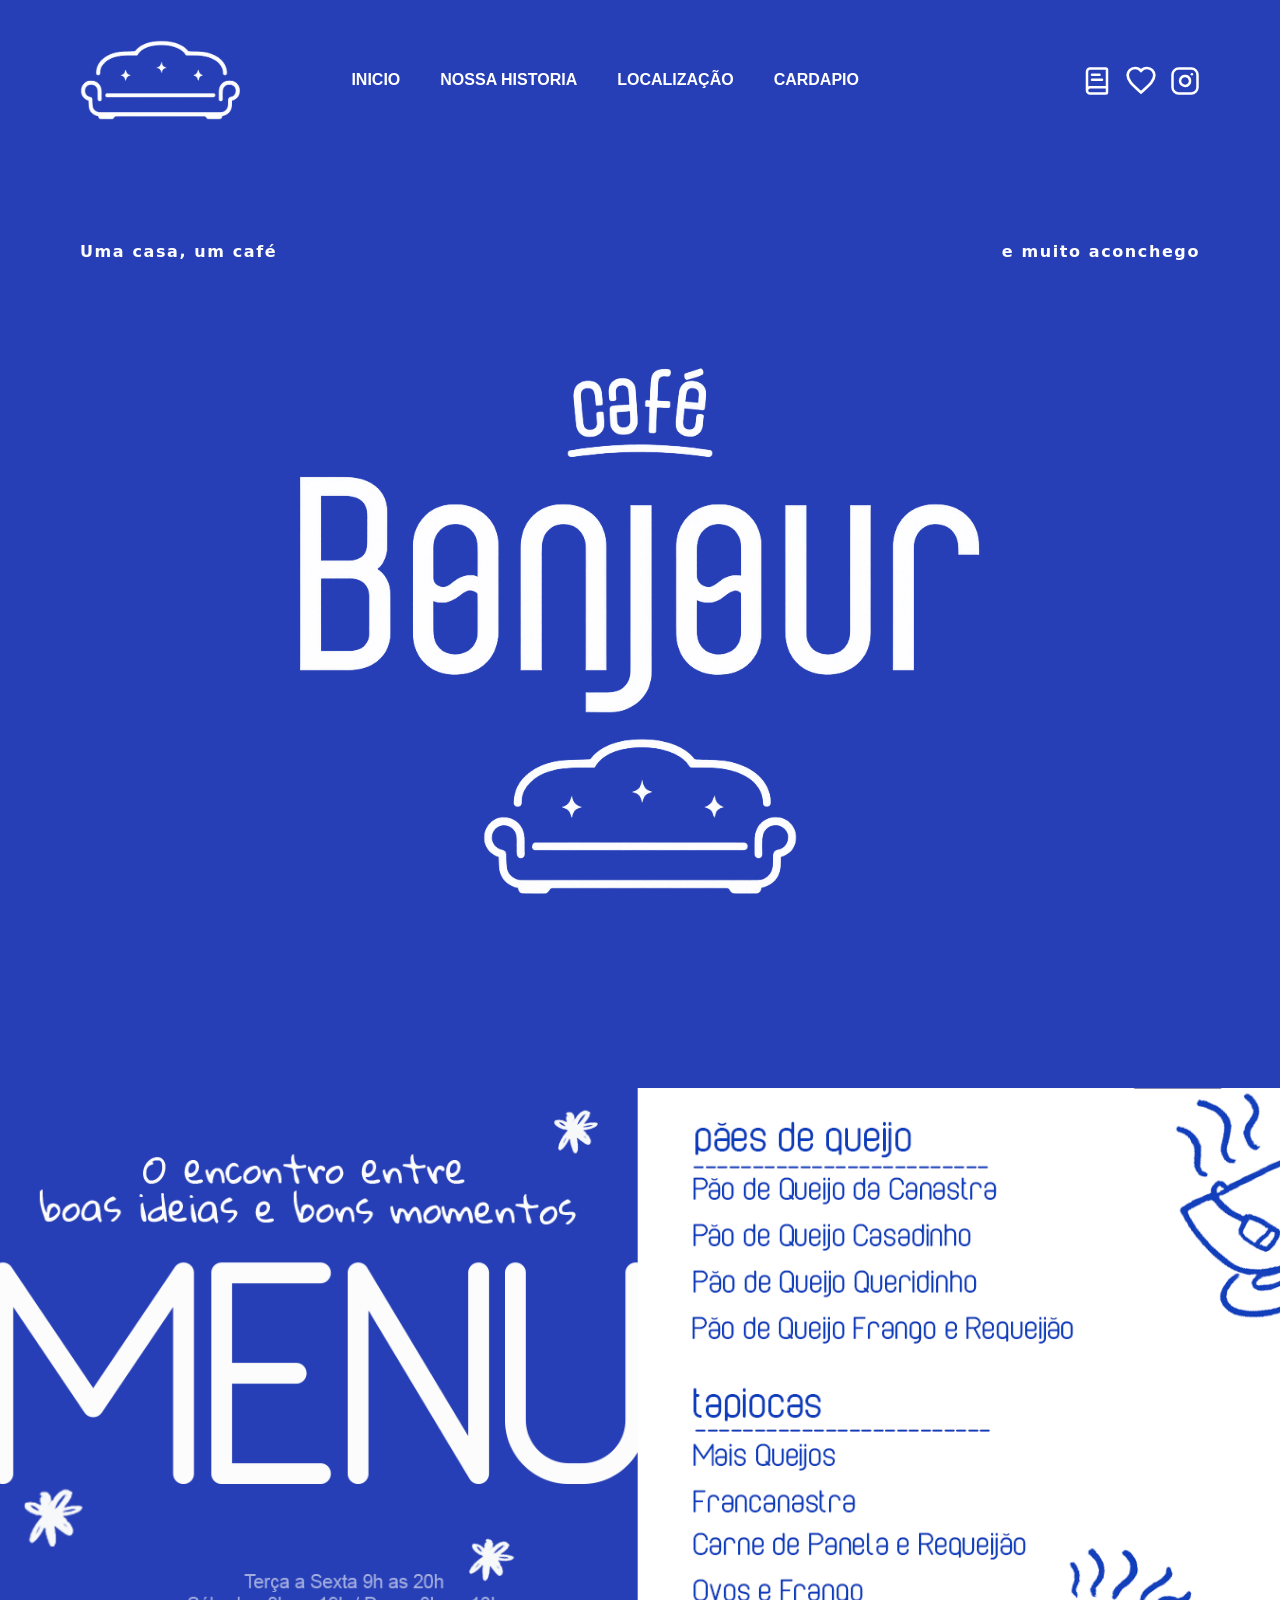
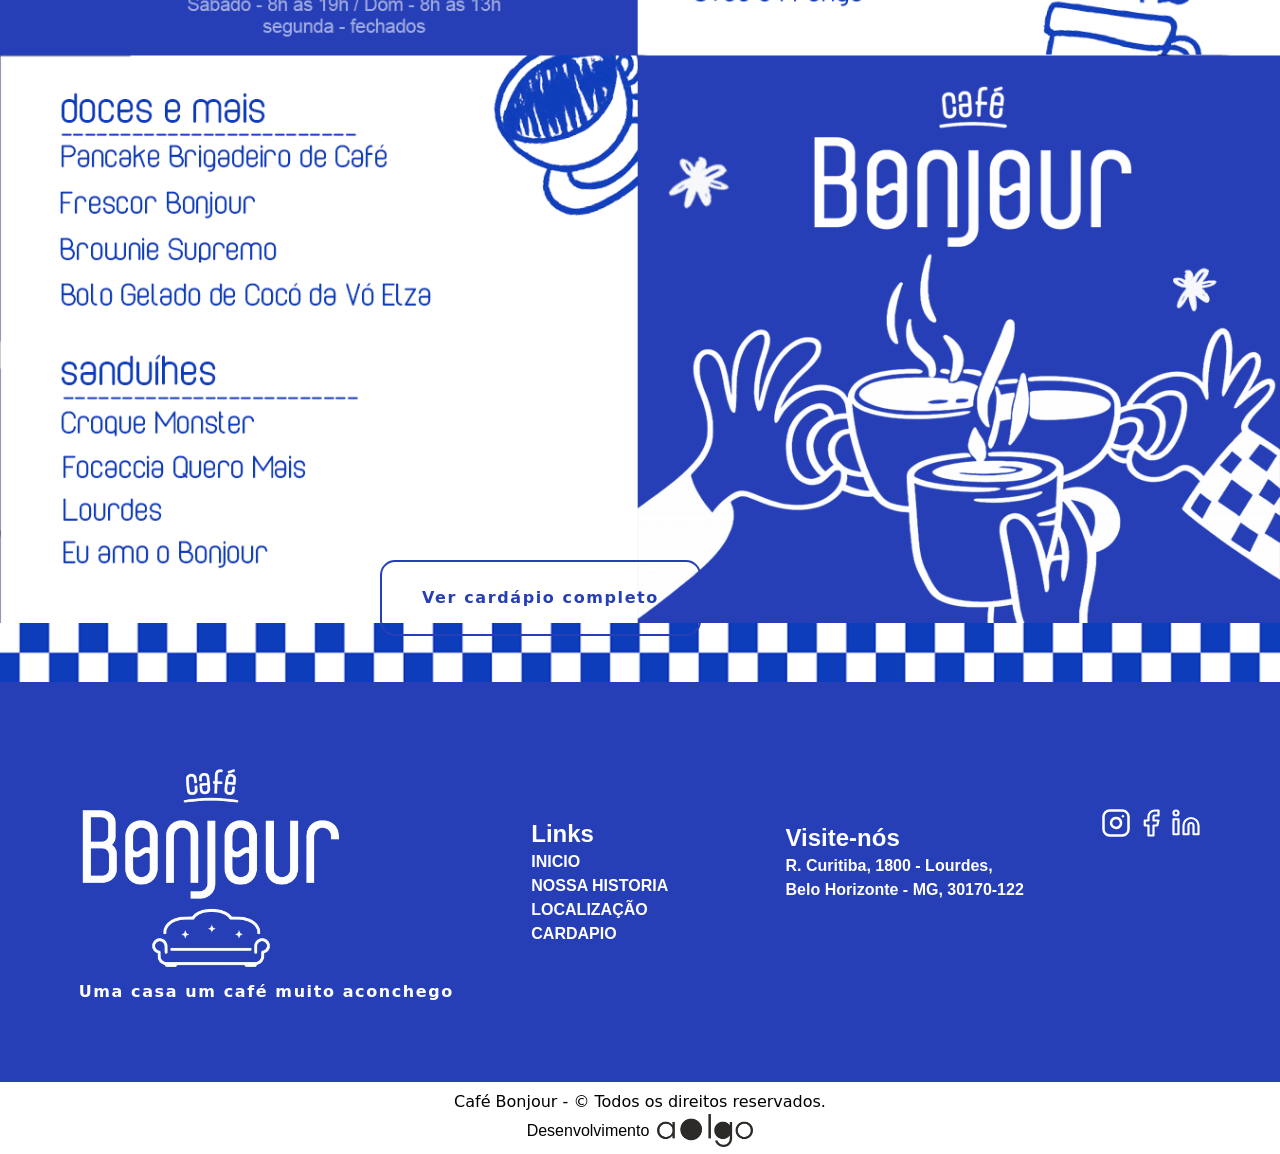
==== cardapio.html @ a24fd48b "cafe bonjour" ====
<!DOCTYPE html>
<html lang="pt-br">

<head>
    <meta charset="UTF-8">
    <meta name="viewport" content="width=device-width, initial-scale=1.0">
    <link href="./output.css" rel="stylesheet">
    
    <!--- Nome e favicoin --->
    <link rel="icon" href="img/favicon.png" type="image/x-icon">
    <title>Café Bonjour - Cardápio</title>
</head>

<body class="bg-[#273fb6]">
    <header class="bg-[#273fb6]">
        <!--- Logo --->
        <div class="flex  items-center justify-between px-20  py-10 ">
            <div class="w-40 pointer-events-none">
                <img src="img/header/sofá.png" alt="sofa">
            </div>
            <!--- Menu --->
            <div>
                <nav>
                    <ul class="flex  space-x-10 font-roboto font-bold text-white text-1">
                        <a class="transition-all duration-300 ease-[cubic-bezier(.23,1,0.32,1)] hover:opacity-50" href="index.html#inicio">INICIO</a>
                        <a class="transition-all duration-300 ease-[cubic-bezier(.23,1,0.32,1)] hover:opacity-50" href="index.html#historia">NOSSA HISTORIA</a>
                        <a class="transition-all duration-300 ease-[cubic-bezier(.23,1,0.32,1)] hover:opacity-50" href="index.html#localizacao">LOCALIZAÇÃO</a>
                        <a class="transition-all duration-300 ease-[cubic-bezier(.23,1,0.32,1)] hover:opacity-50" href="cardapio.html">CARDAPIO</a>
                    </ul>
                </nav>
            </div>
            <!--- Numero de likes --->
            <div class="text-white font-poppins font-sans ">
                <p id="likeCount" class="absolute top-[29px] left-[1207px]"></p>
            </div>

            <div>
                <!--- Info --->
                <button type="submit" class="cursor-pointer transition-all duration-300 ease-[cubic-bezier(.23,1,0.32,1)] hover:opacity-50">
                    <svg xmlns="http://www.w3.org/2000/svg" width="30" height="30" viewBox="0 0 24 24" fill="none"
                        stroke="#ffffff" stroke-width="2" stroke-linecap="round" stroke-linejoin="round"
                        class="lucide lucide-book-text-icon lucide-book-text">
                        <path
                            d="M4 19.5v-15A2.5 2.5 0 0 1 6.5 2H19a1 1 0 0 1 1 1v18a1 1 0 0 1-1 1H6.5a1 1 0 0 1 0-5H20" />
                        <path d="M8 11h8" />
                        <path d="M8 7h6" />
                    </svg>
                </button>

                 <!--- Botão like --->
                <button id="likeBtn" class="group p-2 cursor-pointer">
                    <svg class="w-8 h-8 transition-all duration-300
               fill-transparent stroke-white
               stroke-2 stroke-linecap-round stroke-linejoin-round
               group-[.active]:fill-white" viewBox="0 0 24 24">
                        <path d="M12 21.35l-1.45-1.32C5.4 15.36 2 12.28 2 8.5 
                 2 5.42 4.42 3 7.5 3c1.74 0 3.41 0.81 4.5 2.09 
                 C13.09 3.81 14.76 3 16.5 3 
                 19.58 3 22 5.42 22 8.5c0 3.78-3.4 6.86-8.55 11.54L12 21.35z" />
                    </svg>
                </button>

                <!--- Instagram --->
                <a target="_blank" href="https://www.instagram.com/cafebonjourbh/"><button type="submit"
                        class="cursor-pointer transition-all duration-300 ease-[cubic-bezier(.23,1,0.32,1)] hover:opacity-50">
                        <svg xmlns="http://www.w3.org/2000/svg" width="30" height="30" viewBox="0 0 24 24" fill="none"
                            stroke="#ffffff" stroke-width="2" stroke-linecap="round" stroke-linejoin="round"
                            class="lucide lucide-instagram-icon lucide-instagram">
                            <rect width="20" height="20" x="2" y="2" rx="5" ry="5" />
                            <path d="M16 11.37A4 4 0 1 1 12.63 8 4 4 0 0 1 16 11.37z" />
                            <line x1="17.5" x2="17.51" y1="6.5" y2="6.5" />
                        </svg>
                    </button></a>
            </div>
        </div>
    </header>

    <main>
        <div class="flex justify-between text-white font-bold font-caborounded tracking-widest px-20 mt-20">
            <h3>Uma casa, um café </h3>
            <h3>e muito aconchego</h3>
        </div>
        <div class="flex justify-center mb-40">
            <img class="w-[700px] mt-20 pointer-events-none" src="img/header/logo.png" alt="logo1">
        </div>

        <!--- CARDAPIO --->
        <div>
            <img class="pointer-events-none " src="img/cardapio/cardapio.png" alt="cardapio">

            <a href="https://menu.restaurantguru.com/m3/Cafe-Bonjour-Cafe-menu-7er-2.jpg" target="_blank">
                <button class="absolute top-[2160px] left-[380px]
            appearance-none
            bg-transparent
            border-[2.5px] border-[#273fb6]
            rounded-[0.9375em]
            box-border
            text-[#273fb6]
            cursor-pointer
            inline-block
            font-caborounded
            tracking-widest
            text-[16px]
            font-semibold
            leading-normal
            m-0
            min-h-[3.75em]
            outline-none
            py-[1.5em] px-[2.5em]
            text-center
            no-underline
            transition-all duration-300 ease-[cubic-bezier(.23,1,0.32,1)]
            select-none
            touch-manipulation
            will-change-transform


            disabled:pointer-events-none

            hover:text-white
            hover:bg-[#273fb6]
            hover:shadow-lg
            hover:-translate-y-0.5

            active:shadow-none
            active:translate-y-0">
                Ver cardápio completo
            </button>
            </a>
        </div>
    </main>

    <!--- DIVISÃO --->
        <div>
            <img src="img/header/divisão.jpg" alt="">
        </div>

    <footer>
        <div class="bg-[#273fb6] h-100 px-10 flex justify-around items-center">
            <div>
                <img class="w-66 pointer-events-none" src="img/header/logo.png" alt="logoFooter">
                <p class="text-white font-caborounded tracking-widest font-bold">Uma casa um café muito aconchego</p>

            </div>
            
            <!--- Menu --->
            <div>
                <nav>
                    <ul class="  space-x-10 font-roboto font-bold text-white text-1">
                        <li class="text-2xl">
                            <h3>Links</h3>
                        </li>
                        <li>
                            <a class="transition-all duration-300 ease-[cubic-bezier(.23,1,0.32,1)] hover:opacity-50" href="#inicio">INICIO</a>
                        </li>
                        <li><a class="transition-all duration-300 ease-[cubic-bezier(.23,1,0.32,1)] hover:opacity-50" href="#historia">NOSSA HISTORIA</a>
                        </li>
                        <li>
                            <a class="transition-all duration-300 ease-[cubic-bezier(.23,1,0.32,1)] hover:opacity-50" href="#localizacao">LOCALIZAÇÃO</a>
                        </li>
                        <li>
                            <a class="transition-all duration-300 ease-[cubic-bezier(.23,1,0.32,1)] hover:opacity-50" href="cardapio.html">CARDAPIO</a>
                        </li>
                    </ul>
                </nav>
            </div>

            <!--- endereço footer--->
            <div>
                <nav>
                    <ul class="  space-x-10 font-roboto font-bold text-white text-1 mb-10">
                        <li class="text-2xl">
                            <h3>Visite-nós</h3>
                        </li>
                        <li>
                            <h3>R. Curitiba, 1800 - Lourdes, <br> Belo Horizonte - MG, 30170-122</h3>
                        </li>
                        
                </nav>
            </div>

            <!--- Rede Sociais --->
            <div class="mb-28 ">
                <!--- Instagram --->
                <a target="_blank" href="https://www.instagram.com/cafebonjourbh/"><button type="submit"
                        class="cursor-pointer transition-all duration-300 ease-[cubic-bezier(.23,1,0.32,1)] hover:opacity-50">
                        <svg xmlns="http://www.w3.org/2000/svg" width="30" height="30" viewBox="0 0 24 24" fill="none"
                            stroke="#ffffff" stroke-width="2" stroke-linecap="round" stroke-linejoin="round"
                            class="lucide lucide-instagram-icon lucide-instagram">
                            <rect width="20" height="20" x="2" y="2" rx="5" ry="5" />
                            <path d="M16 11.37A4 4 0 1 1 12.63 8 4 4 0 0 1 16 11.37z" />
                            <line x1="17.5" x2="17.51" y1="6.5" y2="6.5" />
                        </svg>
                    </button></a>
                <!--- Facebook --->
                <a target="_blank" href="https://www.facebook.com/p/cafebonjourbh-100092669273430/"><button
                        type="submit" class="cursor-pointer transition-all duration-300 ease-[cubic-bezier(.23,1,0.32,1)] hover:opacity-50">
                        <svg xmlns="http://www.w3.org/2000/svg" width="30" height="30" viewBox="0 0 24 24" fill="none"
                            stroke="#ffffff" stroke-width="1.75" stroke-linecap="round" stroke-linejoin="round"
                            class="lucide lucide-facebook-icon lucide-facebook">
                            <path d="M18 2h-3a5 5 0 0 0-5 5v3H7v4h3v8h4v-8h3l1-4h-4V7a1 1 0 0 1 1-1h3z" />
                        </svg>
                    </button></a>
                <!--- Linkedin --->
                <a target="_blank" href="https://www.linkedin.com/company/caf%C3%A9-bonjour-bh/"><button type="submit"
                        class="cursor-pointer transition-all duration-300 ease-[cubic-bezier(.23,1,0.32,1)] hover:opacity-50">
                        <svg xmlns="http://www.w3.org/2000/svg" width="30" height="30" viewBox="0 0 24 24" fill="none"
                            stroke="#ffffff" stroke-width="1.75" stroke-linecap="round" stroke-linejoin="round"
                            class="lucide lucide-linkedin-icon lucide-linkedin">
                            <path d="M16 8a6 6 0 0 1 6 6v7h-4v-7a2 2 0 0 0-2-2 2 2 0 0 0-2 2v7h-4v-7a6 6 0 0 1 6-6z" />
                            <rect width="4" height="12" x="2" y="9" />
                            <circle cx="4" cy="4" r="2" />
                        </svg>
                    </button></a>
            </div>

        </div>

        <div class="bg-white h-18 py-2">
            <div class="flex items-center justify-center gap-2 ">
                <h3>Café Bonjour - © Todos os direitos reservados.</h3>
            </div>


            <div >
                <span class="flex items-center justify-center gap-2 font-poppins">
                    Desenvolvimento
                    <a target="_blank" href="link do meu portfolio ou do meu instagram"><img class="w-24"
                            src="img/footer/logoDEV.png" alt="logoDEV"></a>
                </span>

            </div>
        </div>
    </footer>

    <script src="script.js"></script>
</body>

</html>
---- output.css ----
/*! tailwindcss v4.1.16 | MIT License | https://tailwindcss.com */
@layer properties;
@layer theme, base, components, utilities;
@layer theme {
  :root, :host {
    --font-sans: ui-sans-serif, system-ui, sans-serif, "Apple Color Emoji",
      "Segoe UI Emoji", "Segoe UI Symbol", "Noto Color Emoji";
    --font-mono: ui-monospace, SFMono-Regular, Menlo, Monaco, Consolas, "Liberation Mono",
      "Courier New", monospace;
    --color-red-500: oklch(63.7% 0.237 25.331);
    --color-gray-500: oklch(55.1% 0.027 264.364);
    --color-white: #fff;
    --spacing: 0.25rem;
    --text-2xl: 1.5rem;
    --text-2xl--line-height: calc(2 / 1.5);
    --text-3xl: 1.875rem;
    --text-3xl--line-height: calc(2.25 / 1.875);
    --text-9xl: 8rem;
    --text-9xl--line-height: 1;
    --font-weight-semibold: 600;
    --font-weight-bold: 700;
    --tracking-tight: -0.025em;
    --tracking-widest: 0.1em;
    --leading-normal: 1.5;
    --default-transition-duration: 150ms;
    --default-transition-timing-function: cubic-bezier(0.4, 0, 0.2, 1);
    --default-font-family: var(--font-sans);
    --default-mono-font-family: var(--font-mono);
  }
}
@layer base {
  *, ::after, ::before, ::backdrop, ::file-selector-button {
    box-sizing: border-box;
    margin: 0;
    padding: 0;
    border: 0 solid;
  }
  html, :host {
    line-height: 1.5;
    -webkit-text-size-adjust: 100%;
    tab-size: 4;
    font-family: var(--default-font-family, ui-sans-serif, system-ui, sans-serif, "Apple Color Emoji", "Segoe UI Emoji", "Segoe UI Symbol", "Noto Color Emoji");
    font-feature-settings: var(--default-font-feature-settings, normal);
    font-variation-settings: var(--default-font-variation-settings, normal);
    -webkit-tap-highlight-color: transparent;
  }
  hr {
    height: 0;
    color: inherit;
    border-top-width: 1px;
  }
  abbr:where([title]) {
    -webkit-text-decoration: underline dotted;
    text-decoration: underline dotted;
  }
  h1, h2, h3, h4, h5, h6 {
    font-size: inherit;
    font-weight: inherit;
  }
  a {
    color: inherit;
    -webkit-text-decoration: inherit;
    text-decoration: inherit;
  }
  b, strong {
    font-weight: bolder;
  }
  code, kbd, samp, pre {
    font-family: var(--default-mono-font-family, ui-monospace, SFMono-Regular, Menlo, Monaco, Consolas, "Liberation Mono", "Courier New", monospace);
    font-feature-settings: var(--default-mono-font-feature-settings, normal);
    font-variation-settings: var(--default-mono-font-variation-settings, normal);
    font-size: 1em;
  }
  small {
    font-size: 80%;
  }
  sub, sup {
    font-size: 75%;
    line-height: 0;
    position: relative;
    vertical-align: baseline;
  }
  sub {
    bottom: -0.25em;
  }
  sup {
    top: -0.5em;
  }
  table {
    text-indent: 0;
    border-color: inherit;
    border-collapse: collapse;
  }
  :-moz-focusring {
    outline: auto;
  }
  progress {
    vertical-align: baseline;
  }
  summary {
    display: list-item;
  }
  ol, ul, menu {
    list-style: none;
  }
  img, svg, video, canvas, audio, iframe, embed, object {
    display: block;
    vertical-align: middle;
  }
  img, video {
    max-width: 100%;
    height: auto;
  }
  button, input, select, optgroup, textarea, ::file-selector-button {
    font: inherit;
    font-feature-settings: inherit;
    font-variation-settings: inherit;
    letter-spacing: inherit;
    color: inherit;
    border-radius: 0;
    background-color: transparent;
    opacity: 1;
  }
  :where(select:is([multiple], [size])) optgroup {
    font-weight: bolder;
  }
  :where(select:is([multiple], [size])) optgroup option {
    padding-inline-start: 20px;
  }
  ::file-selector-button {
    margin-inline-end: 4px;
  }
  ::placeholder {
    opacity: 1;
  }
  @supports (not (-webkit-appearance: -apple-pay-button))  or (contain-intrinsic-size: 1px) {
    ::placeholder {
      color: currentcolor;
      @supports (color: color-mix(in lab, red, red)) {
        color: color-mix(in oklab, currentcolor 50%, transparent);
      }
    }
  }
  textarea {
    resize: vertical;
  }
  ::-webkit-search-decoration {
    -webkit-appearance: none;
  }
  ::-webkit-date-and-time-value {
    min-height: 1lh;
    text-align: inherit;
  }
  ::-webkit-datetime-edit {
    display: inline-flex;
  }
  ::-webkit-datetime-edit-fields-wrapper {
    padding: 0;
  }
  ::-webkit-datetime-edit, ::-webkit-datetime-edit-year-field, ::-webkit-datetime-edit-month-field, ::-webkit-datetime-edit-day-field, ::-webkit-datetime-edit-hour-field, ::-webkit-datetime-edit-minute-field, ::-webkit-datetime-edit-second-field, ::-webkit-datetime-edit-millisecond-field, ::-webkit-datetime-edit-meridiem-field {
    padding-block: 0;
  }
  ::-webkit-calendar-picker-indicator {
    line-height: 1;
  }
  :-moz-ui-invalid {
    box-shadow: none;
  }
  button, input:where([type="button"], [type="reset"], [type="submit"]), ::file-selector-button {
    appearance: button;
  }
  ::-webkit-inner-spin-button, ::-webkit-outer-spin-button {
    height: auto;
  }
  [hidden]:where(:not([hidden="until-found"])) {
    display: none !important;
  }
}
@layer utilities {
  .pointer-events-none {
    pointer-events: none;
  }
  .absolute {
    position: absolute;
  }
  .relative {
    position: relative;
  }
  .top-0 {
    top: calc(var(--spacing) * 0);
  }
  .top-\[2px\] {
    top: 2px;
  }
  .top-\[10px\] {
    top: 10px;
  }
  .top-\[15px\] {
    top: 15px;
  }
  .top-\[18px\] {
    top: 18px;
  }
  .top-\[19px\] {
    top: 19px;
  }
  .top-\[20px\] {
    top: 20px;
  }
  .top-\[24px\] {
    top: 24px;
  }
  .top-\[27px\] {
    top: 27px;
  }
  .top-\[29px\] {
    top: 29px;
  }
  .top-\[50px\] {
    top: 50px;
  }
  .top-\[270px\] {
    top: 270px;
  }
  .top-\[290px\] {
    top: 290px;
  }
  .top-\[350px\] {
    top: 350px;
  }
  .top-\[1700px\] {
    top: 1700px;
  }
  .top-\[1849px\] {
    top: 1849px;
  }
  .top-\[1870px\] {
    top: 1870px;
  }
  .top-\[2160px\] {
    top: 2160px;
  }
  .right-\[40px\] {
    right: 40px;
  }
  .right-\[60px\] {
    right: 60px;
  }
  .-left-10 {
    left: calc(var(--spacing) * -10);
  }
  .-left-40 {
    left: calc(var(--spacing) * -40);
  }
  .left-7 {
    left: calc(var(--spacing) * 7);
  }
  .left-\[60px\] {
    left: 60px;
  }
  .left-\[104px\] {
    left: 104px;
  }
  .left-\[300px\] {
    left: 300px;
  }
  .left-\[380px\] {
    left: 380px;
  }
  .left-\[800px\] {
    left: 800px;
  }
  .left-\[900px\] {
    left: 900px;
  }
  .left-\[1000px\] {
    left: 1000px;
  }
  .left-\[1046px\] {
    left: 1046px;
  }
  .left-\[1050px\] {
    left: 1050px;
  }
  .left-\[1074px\] {
    left: 1074px;
  }
  .left-\[1075px\] {
    left: 1075px;
  }
  .left-\[1079px\] {
    left: 1079px;
  }
  .left-\[1080px\] {
    left: 1080px;
  }
  .left-\[1100px\] {
    left: 1100px;
  }
  .left-\[1104px\] {
    left: 1104px;
  }
  .left-\[1199px\] {
    left: 1199px;
  }
  .left-\[1200px\] {
    left: 1200px;
  }
  .left-\[1201px\] {
    left: 1201px;
  }
  .left-\[1204px\] {
    left: 1204px;
  }
  .left-\[1205px\] {
    left: 1205px;
  }
  .left-\[1206px\] {
    left: 1206px;
  }
  .left-\[1207px\] {
    left: 1207px;
  }
  .left-\[1224px\] {
    left: 1224px;
  }
  .left-\[1254px\] {
    left: 1254px;
  }
  .left-\[1300px\] {
    left: 1300px;
  }
  .left-\[1304px\] {
    left: 1304px;
  }
  .left-\[9000px\] {
    left: 9000px;
  }
  .left-\[90000px\] {
    left: 90000px;
  }
  .m-0 {
    margin: calc(var(--spacing) * 0);
  }
  .mt-20 {
    margin-top: calc(var(--spacing) * 20);
  }
  .mt-\[100px\] {
    margin-top: 100px;
  }
  .mb-10 {
    margin-bottom: calc(var(--spacing) * 10);
  }
  .mb-28 {
    margin-bottom: calc(var(--spacing) * 28);
  }
  .mb-40 {
    margin-bottom: calc(var(--spacing) * 40);
  }
  .ml-\[100px\] {
    margin-left: 100px;
  }
  .box-border {
    box-sizing: border-box;
  }
  .flex {
    display: flex;
  }
  .hidden {
    display: none;
  }
  .inline-block {
    display: inline-block;
  }
  .table {
    display: table;
  }
  .h-8 {
    height: calc(var(--spacing) * 8);
  }
  .h-18 {
    height: calc(var(--spacing) * 18);
  }
  .h-100 {
    height: calc(var(--spacing) * 100);
  }
  .h-157 {
    height: calc(var(--spacing) * 157);
  }
  .h-170 {
    height: calc(var(--spacing) * 170);
  }
  .h-200 {
    height: calc(var(--spacing) * 200);
  }
  .h-\[500px\] {
    height: 500px;
  }
  .min-h-\[3\.75em\] {
    min-height: 3.75em;
  }
  .w-8 {
    width: calc(var(--spacing) * 8);
  }
  .w-24 {
    width: calc(var(--spacing) * 24);
  }
  .w-40 {
    width: calc(var(--spacing) * 40);
  }
  .w-48 {
    width: calc(var(--spacing) * 48);
  }
  .w-66 {
    width: calc(var(--spacing) * 66);
  }
  .w-\[300px\] {
    width: 300px;
  }
  .w-\[700px\] {
    width: 700px;
  }
  .max-w-\[700px\] {
    max-width: 700px;
  }
  .border-collapse {
    border-collapse: collapse;
  }
  .translate-x-45 {
    --tw-translate-x: calc(var(--spacing) * 45);
    translate: var(--tw-translate-x) var(--tw-translate-y);
  }
  .translate-x-60 {
    --tw-translate-x: calc(var(--spacing) * 60);
    translate: var(--tw-translate-x) var(--tw-translate-y);
  }
  .translate-x-90 {
    --tw-translate-x: calc(var(--spacing) * 90);
    translate: var(--tw-translate-x) var(--tw-translate-y);
  }
  .translate-x-100 {
    --tw-translate-x: calc(var(--spacing) * 100);
    translate: var(--tw-translate-x) var(--tw-translate-y);
  }
  .-translate-y-40 {
    --tw-translate-y: calc(var(--spacing) * -40);
    translate: var(--tw-translate-x) var(--tw-translate-y);
  }
  .translate-y-2 {
    --tw-translate-y: calc(var(--spacing) * 2);
    translate: var(--tw-translate-x) var(--tw-translate-y);
  }
  .translate-y-2\.5 {
    --tw-translate-y: calc(var(--spacing) * 2.5);
    translate: var(--tw-translate-x) var(--tw-translate-y);
  }
  .translate-y-11 {
    --tw-translate-y: calc(var(--spacing) * 11);
    translate: var(--tw-translate-x) var(--tw-translate-y);
  }
  .rotate-12 {
    rotate: 12deg;
  }
  .rotate-90 {
    rotate: 90deg;
  }
  .transform {
    transform: var(--tw-rotate-x,) var(--tw-rotate-y,) var(--tw-rotate-z,) var(--tw-skew-x,) var(--tw-skew-y,);
  }
  .cursor-pointer {
    cursor: pointer;
  }
  .touch-manipulation {
    touch-action: manipulation;
  }
  .resize {
    resize: both;
  }
  .appearance-none {
    appearance: none;
  }
  .items-center {
    align-items: center;
  }
  .justify-around {
    justify-content: space-around;
  }
  .justify-between {
    justify-content: space-between;
  }
  .justify-center {
    justify-content: center;
  }
  .gap-2 {
    gap: calc(var(--spacing) * 2);
  }
  .space-x-10 {
    :where(& > :not(:last-child)) {
      --tw-space-x-reverse: 0;
      margin-inline-start: calc(calc(var(--spacing) * 10) * var(--tw-space-x-reverse));
      margin-inline-end: calc(calc(var(--spacing) * 10) * calc(1 - var(--tw-space-x-reverse)));
    }
  }
  .rounded-\[0\.9375em\] {
    border-radius: 0.9375em;
  }
  .border {
    border-style: var(--tw-border-style);
    border-width: 1px;
  }
  .border-\[2\.5px\] {
    border-style: var(--tw-border-style);
    border-width: 2.5px;
  }
  .border-\[\#273fb6\] {
    border-color: #273fb6;
  }
  .bg-\[\#273fb6\] {
    background-color: #273fb6;
  }
  .bg-transparent {
    background-color: transparent;
  }
  .bg-white {
    background-color: var(--color-white);
  }
  .fill-transparent {
    fill: transparent;
  }
  .stroke-gray-500 {
    stroke: var(--color-gray-500);
  }
  .stroke-white {
    stroke: var(--color-white);
  }
  .stroke-2 {
    stroke-width: 2;
  }
  .p-2 {
    padding: calc(var(--spacing) * 2);
  }
  .px-10 {
    padding-inline: calc(var(--spacing) * 10);
  }
  .px-20 {
    padding-inline: calc(var(--spacing) * 20);
  }
  .px-\[2\.5em\] {
    padding-inline: 2.5em;
  }
  .py-2 {
    padding-block: calc(var(--spacing) * 2);
  }
  .py-10 {
    padding-block: calc(var(--spacing) * 10);
  }
  .py-\[1\.5em\] {
    padding-block: 1.5em;
  }
  .pl-20 {
    padding-left: calc(var(--spacing) * 20);
  }
  .text-center {
    text-align: center;
  }
  .font-sans {
    font-family: var(--font-sans);
  }
  .text-2xl {
    font-size: var(--text-2xl);
    line-height: var(--tw-leading, var(--text-2xl--line-height));
  }
  .text-3xl {
    font-size: var(--text-3xl);
    line-height: var(--tw-leading, var(--text-3xl--line-height));
  }
  .text-9xl {
    font-size: var(--text-9xl);
    line-height: var(--tw-leading, var(--text-9xl--line-height));
  }
  .text-\[16px\] {
    font-size: 16px;
  }
  .leading-normal {
    --tw-leading: var(--leading-normal);
    line-height: var(--leading-normal);
  }
  .font-bold {
    --tw-font-weight: var(--font-weight-bold);
    font-weight: var(--font-weight-bold);
  }
  .font-semibold {
    --tw-font-weight: var(--font-weight-semibold);
    font-weight: var(--font-weight-semibold);
  }
  .tracking-tight {
    --tw-tracking: var(--tracking-tight);
    letter-spacing: var(--tracking-tight);
  }
  .tracking-widest {
    --tw-tracking: var(--tracking-widest);
    letter-spacing: var(--tracking-widest);
  }
  .text-\[\#273fb6\] {
    color: #273fb6;
  }
  .text-white {
    color: var(--color-white);
  }
  .no-underline {
    text-decoration-line: none;
  }
  .underline {
    text-decoration-line: underline;
  }
  .opacity-0 {
    opacity: 0%;
  }
  .opacity-100 {
    opacity: 100%;
  }
  .outline {
    outline-style: var(--tw-outline-style);
    outline-width: 1px;
  }
  .filter {
    filter: var(--tw-blur,) var(--tw-brightness,) var(--tw-contrast,) var(--tw-grayscale,) var(--tw-hue-rotate,) var(--tw-invert,) var(--tw-saturate,) var(--tw-sepia,) var(--tw-drop-shadow,);
  }
  .transition-all {
    transition-property: all;
    transition-timing-function: var(--tw-ease, var(--default-transition-timing-function));
    transition-duration: var(--tw-duration, var(--default-transition-duration));
  }
  .duration-300 {
    --tw-duration: 300ms;
    transition-duration: 300ms;
  }
  .ease-\[cubic-bezier\(\.23\,1\,0\.32\,1\)\] {
    --tw-ease: cubic-bezier(.23,1,0.32,1);
    transition-timing-function: cubic-bezier(.23,1,0.32,1);
  }
  .will-change-transform {
    will-change: transform;
  }
  .outline-none {
    --tw-outline-style: none;
    outline-style: none;
  }
  .select-none {
    -webkit-user-select: none;
    user-select: none;
  }
  .group-\[\.active\]\:fill-red-500 {
    &:is(:where(.group):is(.active) *) {
      fill: var(--color-red-500);
    }
  }
  .group-\[\.active\]\:fill-white {
    &:is(:where(.group):is(.active) *) {
      fill: var(--color-white);
    }
  }
  .group-\[\.active\]\:stroke-red-500 {
    &:is(:where(.group):is(.active) *) {
      stroke: var(--color-red-500);
    }
  }
  .hover\:-translate-y-0\.5 {
    &:hover {
      @media (hover: hover) {
        --tw-translate-y: calc(var(--spacing) * -0.5);
        translate: var(--tw-translate-x) var(--tw-translate-y);
      }
    }
  }
  .hover\:bg-\[\#273fb6\] {
    &:hover {
      @media (hover: hover) {
        background-color: #273fb6;
      }
    }
  }
  .hover\:text-white {
    &:hover {
      @media (hover: hover) {
        color: var(--color-white);
      }
    }
  }
  .hover\:opacity-50 {
    &:hover {
      @media (hover: hover) {
        opacity: 50%;
      }
    }
  }
  .hover\:shadow-lg {
    &:hover {
      @media (hover: hover) {
        --tw-shadow: 0 10px 15px -3px var(--tw-shadow-color, rgb(0 0 0 / 0.1)), 0 4px 6px -4px var(--tw-shadow-color, rgb(0 0 0 / 0.1));
        box-shadow: var(--tw-inset-shadow), var(--tw-inset-ring-shadow), var(--tw-ring-offset-shadow), var(--tw-ring-shadow), var(--tw-shadow);
      }
    }
  }
  .active\:translate-y-0 {
    &:active {
      --tw-translate-y: calc(var(--spacing) * 0);
      translate: var(--tw-translate-x) var(--tw-translate-y);
    }
  }
  .active\:shadow-none {
    &:active {
      --tw-shadow: 0 0 #0000;
      box-shadow: var(--tw-inset-shadow), var(--tw-inset-ring-shadow), var(--tw-ring-offset-shadow), var(--tw-ring-shadow), var(--tw-shadow);
    }
  }
  .disabled\:pointer-events-none {
    &:disabled {
      pointer-events: none;
    }
  }
}
@layer utilities {
  @keyframes pop {
    0% {
      transform: scale(0.2);
      filter: brightness(2);
    }
    40% {
      transform: scale(1.4);
      filter: brightness(1.5);
    }
    70% {
      transform: scale(0.9);
    }
    100% {
      transform: scale(1);
      filter: brightness(1);
    }
  }
  .animate-pop {
    animation: pop 0.35s ease forwards;
  }
}
@import url('https://fonts.googleapis.com/css2?family=Baloo+2:wght@400..800&family=Lato:ital,wght@0,100;0,300;0,400;0,700;0,900;1,100;1,300;1,400;1,700;1,900&family=Open+Sans:ital,wght@0,300..800;1,300..800&family=Poppins:ital,wght@0,100;0,200;0,300;0,400;0,500;0,600;0,700;0,800;0,900;1,100;1,200;1,300;1,400;1,500;1,600;1,700;1,800;1,900&family=Quicksand:wght@300..700&family=Roboto:ital,wght@0,100..900;1,100..900&display=swap');
.font-baloo {
  font-family: 'Baloo 2', cursive;
}
.font-lato {
  font-family: 'Lato', sans-serif;
}
.font-opensans {
  font-family: 'Open Sans', sans-serif;
}
.font-poppins {
  font-family: 'Poppins', sans-serif;
}
.font-quicksand {
  font-family: 'Quicksand', sans-serif;
}
.font-roboto {
  font-family: 'Roboto', sans-serif;
}
@font-face {
  font-family: 'Cabo Rounded';
  src: url('fonts/Cabo-Rounded-Regular.otf') format('truetype');
  font-weight: normal;
  font-style: normal;
}
@property --tw-translate-x {
  syntax: "*";
  inherits: false;
  initial-value: 0;
}
@property --tw-translate-y {
  syntax: "*";
  inherits: false;
  initial-value: 0;
}
@property --tw-translate-z {
  syntax: "*";
  inherits: false;
  initial-value: 0;
}
@property --tw-rotate-x {
  syntax: "*";
  inherits: false;
}
@property --tw-rotate-y {
  syntax: "*";
  inherits: false;
}
@property --tw-rotate-z {
  syntax: "*";
  inherits: false;
}
@property --tw-skew-x {
  syntax: "*";
  inherits: false;
}
@property --tw-skew-y {
  syntax: "*";
  inherits: false;
}
@property --tw-space-x-reverse {
  syntax: "*";
  inherits: false;
  initial-value: 0;
}
@property --tw-border-style {
  syntax: "*";
  inherits: false;
  initial-value: solid;
}
@property --tw-leading {
  syntax: "*";
  inherits: false;
}
@property --tw-font-weight {
  syntax: "*";
  inherits: false;
}
@property --tw-tracking {
  syntax: "*";
  inherits: false;
}
@property --tw-outline-style {
  syntax: "*";
  inherits: false;
  initial-value: solid;
}
@property --tw-blur {
  syntax: "*";
  inherits: false;
}
@property --tw-brightness {
  syntax: "*";
  inherits: false;
}
@property --tw-contrast {
  syntax: "*";
  inherits: false;
}
@property --tw-grayscale {
  syntax: "*";
  inherits: false;
}
@property --tw-hue-rotate {
  syntax: "*";
  inherits: false;
}
@property --tw-invert {
  syntax: "*";
  inherits: false;
}
@property --tw-opacity {
  syntax: "*";
  inherits: false;
}
@property --tw-saturate {
  syntax: "*";
  inherits: false;
}
@property --tw-sepia {
  syntax: "*";
  inherits: false;
}
@property --tw-drop-shadow {
  syntax: "*";
  inherits: false;
}
@property --tw-drop-shadow-color {
  syntax: "*";
  inherits: false;
}
@property --tw-drop-shadow-alpha {
  syntax: "<percentage>";
  inherits: false;
  initial-value: 100%;
}
@property --tw-drop-shadow-size {
  syntax: "*";
  inherits: false;
}
@property --tw-duration {
  syntax: "*";
  inherits: false;
}
@property --tw-ease {
  syntax: "*";
  inherits: false;
}
@property --tw-shadow {
  syntax: "*";
  inherits: false;
  initial-value: 0 0 #0000;
}
@property --tw-shadow-color {
  syntax: "*";
  inherits: false;
}
@property --tw-shadow-alpha {
  syntax: "<percentage>";
  inherits: false;
  initial-value: 100%;
}
@property --tw-inset-shadow {
  syntax: "*";
  inherits: false;
  initial-value: 0 0 #0000;
}
@property --tw-inset-shadow-color {
  syntax: "*";
  inherits: false;
}
@property --tw-inset-shadow-alpha {
  syntax: "<percentage>";
  inherits: false;
  initial-value: 100%;
}
@property --tw-ring-color {
  syntax: "*";
  inherits: false;
}
@property --tw-ring-shadow {
  syntax: "*";
  inherits: false;
  initial-value: 0 0 #0000;
}
@property --tw-inset-ring-color {
  syntax: "*";
  inherits: false;
}
@property --tw-inset-ring-shadow {
  syntax: "*";
  inherits: false;
  initial-value: 0 0 #0000;
}
@property --tw-ring-inset {
  syntax: "*";
  inherits: false;
}
@property --tw-ring-offset-width {
  syntax: "<length>";
  inherits: false;
  initial-value: 0px;
}
@property --tw-ring-offset-color {
  syntax: "*";
  inherits: false;
  initial-value: #fff;
}
@property --tw-ring-offset-shadow {
  syntax: "*";
  inherits: false;
  initial-value: 0 0 #0000;
}
@layer properties {
  @supports ((-webkit-hyphens: none) and (not (margin-trim: inline))) or ((-moz-orient: inline) and (not (color:rgb(from red r g b)))) {
    *, ::before, ::after, ::backdrop {
      --tw-translate-x: 0;
      --tw-translate-y: 0;
      --tw-translate-z: 0;
      --tw-rotate-x: initial;
      --tw-rotate-y: initial;
      --tw-rotate-z: initial;
      --tw-skew-x: initial;
      --tw-skew-y: initial;
      --tw-space-x-reverse: 0;
      --tw-border-style: solid;
      --tw-leading: initial;
      --tw-font-weight: initial;
      --tw-tracking: initial;
      --tw-outline-style: solid;
      --tw-blur: initial;
      --tw-brightness: initial;
      --tw-contrast: initial;
      --tw-grayscale: initial;
      --tw-hue-rotate: initial;
      --tw-invert: initial;
      --tw-opacity: initial;
      --tw-saturate: initial;
      --tw-sepia: initial;
      --tw-drop-shadow: initial;
      --tw-drop-shadow-color: initial;
      --tw-drop-shadow-alpha: 100%;
      --tw-drop-shadow-size: initial;
      --tw-duration: initial;
      --tw-ease: initial;
      --tw-shadow: 0 0 #0000;
      --tw-shadow-color: initial;
      --tw-shadow-alpha: 100%;
      --tw-inset-shadow: 0 0 #0000;
      --tw-inset-shadow-color: initial;
      --tw-inset-shadow-alpha: 100%;
      --tw-ring-color: initial;
      --tw-ring-shadow: 0 0 #0000;
      --tw-inset-ring-color: initial;
      --tw-inset-ring-shadow: 0 0 #0000;
      --tw-ring-inset: initial;
      --tw-ring-offset-width: 0px;
      --tw-ring-offset-color: #fff;
      --tw-ring-offset-shadow: 0 0 #0000;
    }
  }
}
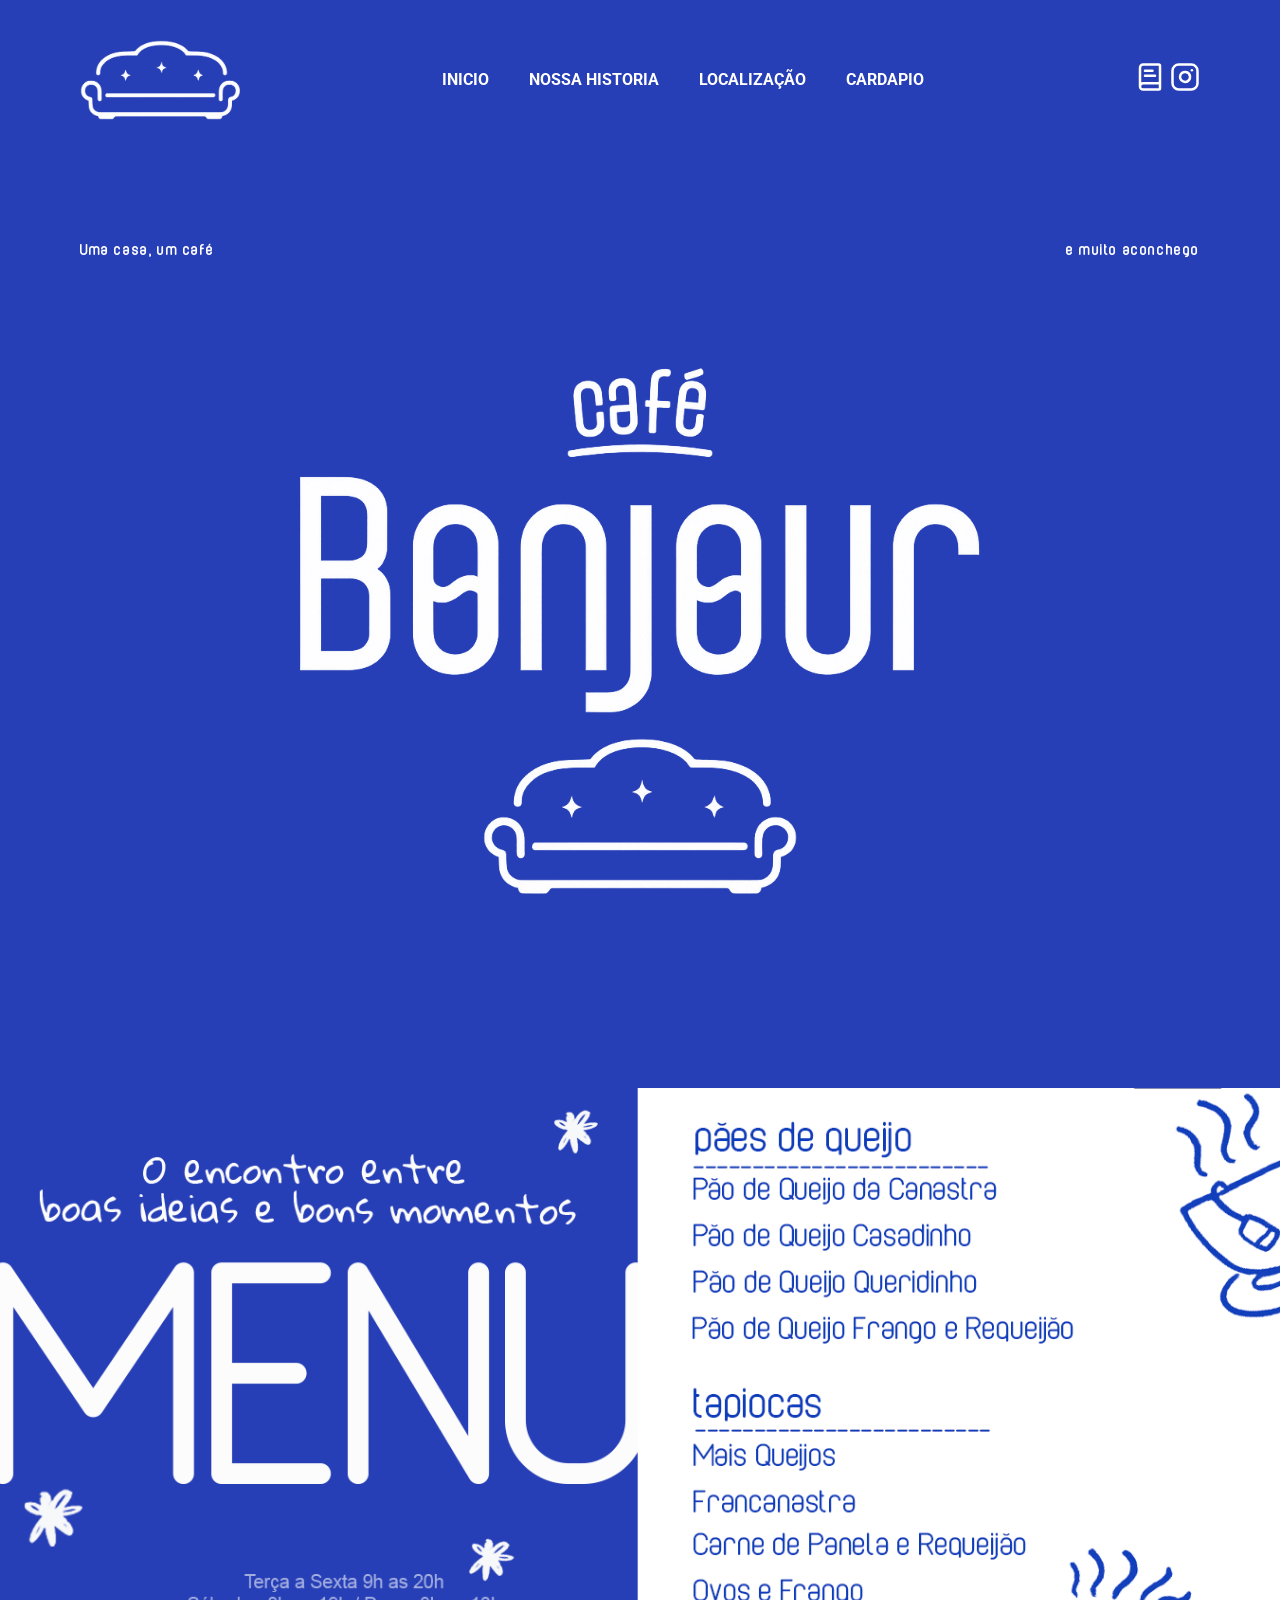
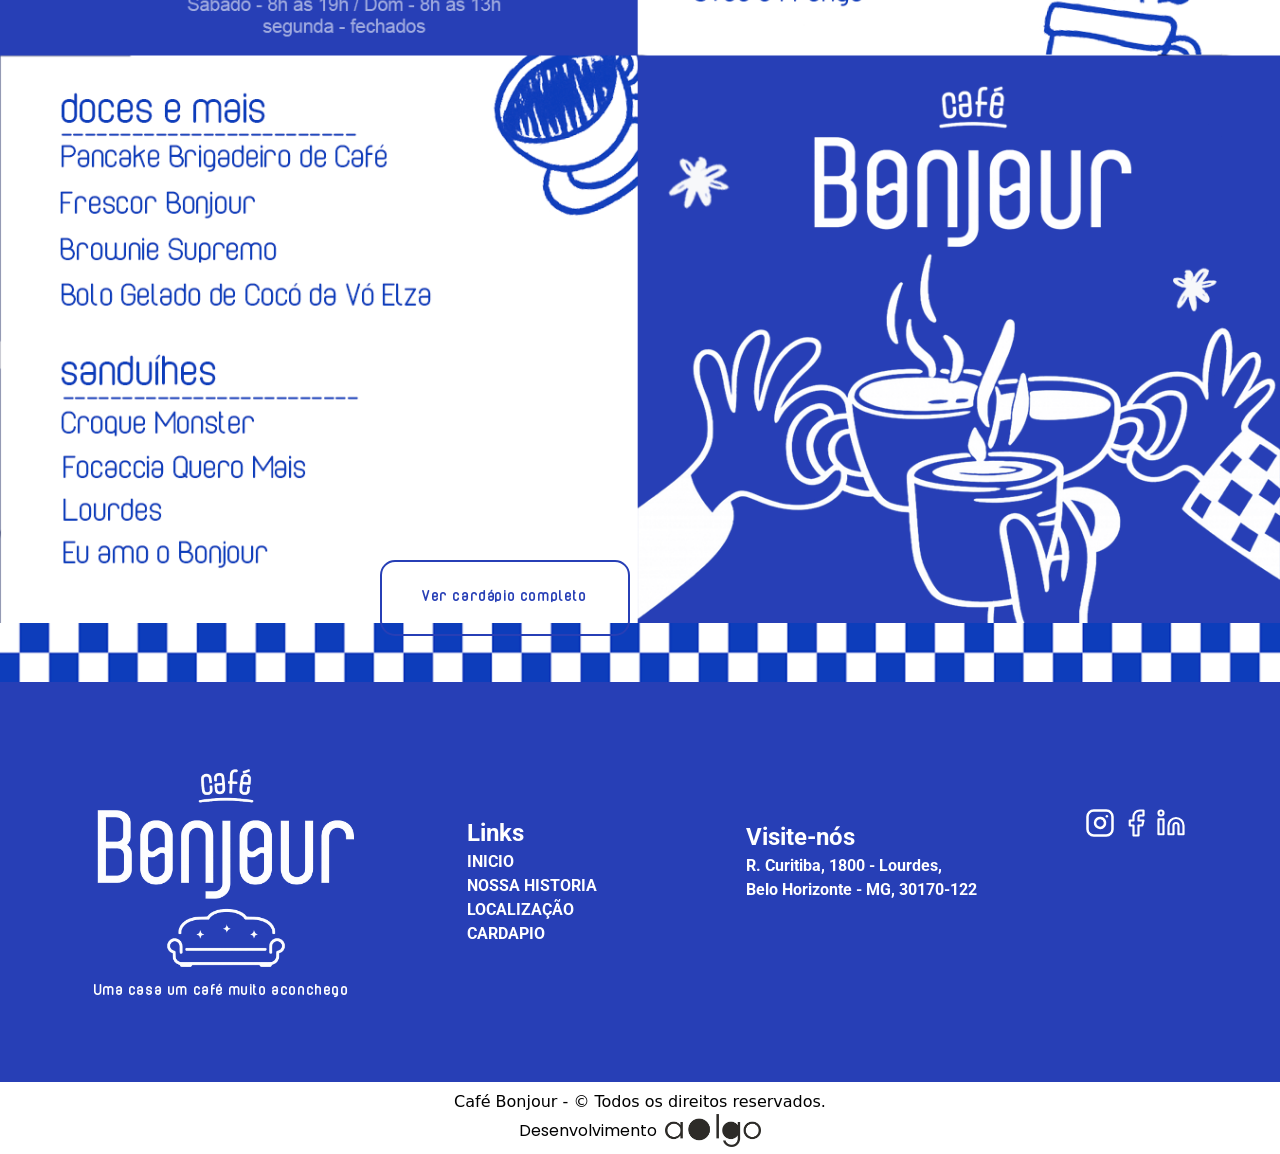
==== commit 7c0c3632: "cafe1" ====
--- a/cardapio.html
+++ b/cardapio.html
@@ -4,236 +4,228 @@
 <head>
     <meta charset="UTF-8">
     <meta name="viewport" content="width=device-width, initial-scale=1.0">
-    <link href="./output.css" rel="stylesheet">
-    
-    <!--- Nome e favicoin --->
-    <link rel="icon" href="img/favicon.png" type="image/x-icon">
     <title>Café Bonjour - Cardápio</title>
+    <link rel="icon" href="img/favicon.png" type="image/png">
+
+    <!--- Fontes do Google (só as que o site usa) --->
+    <link rel="preconnect" href="https://fonts.googleapis.com">
+    <link rel="preconnect" href="https://fonts.gstatic.com" crossorigin>
+    <link href="https://fonts.googleapis.com/css2?family=Open+Sans:wght@400;700&family=Poppins:wght@400&family=Roboto:wght@400;700&display=swap" rel="stylesheet">
+
+    <link rel="stylesheet" href="style.css">
 </head>
 
-<body class="bg-[#273fb6]">
-    <header class="bg-[#273fb6]">
-        <!--- Logo --->
-        <div class="flex  items-center justify-between px-20  py-10 ">
-            <div class="w-40 pointer-events-none">
-                <img src="img/header/sofá.png" alt="sofa">
-            </div>
-            <!--- Menu --->
-            <div>
-                <nav>
-                    <ul class="flex  space-x-10 font-roboto font-bold text-white text-1">
-                        <a class="transition-all duration-300 ease-[cubic-bezier(.23,1,0.32,1)] hover:opacity-50" href="index.html#inicio">INICIO</a>
-                        <a class="transition-all duration-300 ease-[cubic-bezier(.23,1,0.32,1)] hover:opacity-50" href="index.html#historia">NOSSA HISTORIA</a>
-                        <a class="transition-all duration-300 ease-[cubic-bezier(.23,1,0.32,1)] hover:opacity-50" href="index.html#localizacao">LOCALIZAÇÃO</a>
-                        <a class="transition-all duration-300 ease-[cubic-bezier(.23,1,0.32,1)] hover:opacity-50" href="cardapio.html">CARDAPIO</a>
+<body class="pagina-cardapio">
+    <!--- Ícones (declarados uma vez e reutilizados com <use>) --->
+    <svg width="0" height="0" style="position:absolute" aria-hidden="true">
+        <symbol id="i-livro" viewBox="0 0 24 24">
+            <path d="M4 19.5v-15A2.5 2.5 0 0 1 6.5 2H19a1 1 0 0 1 1 1v18a1 1 0 0 1-1 1H6.5a1 1 0 0 1 0-5H20" />
+            <path d="M8 11h8" />
+            <path d="M8 7h6" />
+        </symbol>
+        <symbol id="i-instagram" viewBox="0 0 24 24">
+            <rect width="20" height="20" x="2" y="2" rx="5" ry="5" />
+            <path d="M16 11.37A4 4 0 1 1 12.63 8 4 4 0 0 1 16 11.37z" />
+            <line x1="17.5" x2="17.51" y1="6.5" y2="6.5" />
+        </symbol>
+        <symbol id="i-facebook" viewBox="0 0 24 24">
+            <path d="M18 2h-3a5 5 0 0 0-5 5v3H7v4h3v8h4v-8h3l1-4h-4V7a1 1 0 0 1 1-1h3z" />
+        </symbol>
+        <symbol id="i-linkedin" viewBox="0 0 24 24">
+            <path d="M16 8a6 6 0 0 1 6 6v7h-4v-7a2 2 0 0 0-2-2 2 2 0 0 0-2 2v7h-4v-7a6 6 0 0 1 6-6z" />
+            <rect width="4" height="12" x="2" y="9" />
+            <circle cx="4" cy="4" r="2" />
+        </symbol>
+        <symbol id="i-menu" viewBox="0 0 24 24">
+            <path d="M3 5h18" />
+            <path d="M3 12h18" />
+            <path d="M3 19h18" />
+        </symbol>
+    </svg>
+
+    <!--- Fundo desfocado do cartão --->
+    <div id="blurFundo" class="fundo-blur"></div>
+    <!--- DESKTOP --->
+    <div class="layout-desktop">
+        <header class="cabecalho">
+            <div class="cabecalho__conteudo">
+                <!--- Logo --->
+                <div class="cabecalho__logo">
+                    <img src="img/header/sofá.png" alt="Sofá do Café Bonjour">
+                </div>
+
+                <!--- Menu --->
+                <nav class="menu">
+                    <ul class="menu__lista">
+                        <li><a class="link-menu" href="index.html#inicio">INICIO</a></li>
+                        <li><a class="link-menu" href="index.html#historia">NOSSA HISTORIA</a></li>
+                        <li><a class="link-menu" href="index.html#localizacao">LOCALIZAÇÃO</a></li>
+                        <li><a class="link-menu" href="index.htmlcardapio.html">CARDAPIO</a></li>
                     </ul>
                 </nav>
-            </div>
-            <!--- Numero de likes --->
-            <div class="text-white font-poppins font-sans ">
-                <p id="likeCount" class="absolute top-[29px] left-[1207px]"></p>
-            </div>
-
-            <div>
-                <!--- Info --->
-                <button type="submit" class="cursor-pointer transition-all duration-300 ease-[cubic-bezier(.23,1,0.32,1)] hover:opacity-50">
-                    <svg xmlns="http://www.w3.org/2000/svg" width="30" height="30" viewBox="0 0 24 24" fill="none"
-                        stroke="#ffffff" stroke-width="2" stroke-linecap="round" stroke-linejoin="round"
-                        class="lucide lucide-book-text-icon lucide-book-text">
-                        <path
-                            d="M4 19.5v-15A2.5 2.5 0 0 1 6.5 2H19a1 1 0 0 1 1 1v18a1 1 0 0 1-1 1H6.5a1 1 0 0 1 0-5H20" />
-                        <path d="M8 11h8" />
-                        <path d="M8 7h6" />
-                    </svg>
-                </button>
-
-                 <!--- Botão like --->
-                <button id="likeBtn" class="group p-2 cursor-pointer">
-                    <svg class="w-8 h-8 transition-all duration-300
-               fill-transparent stroke-white
-               stroke-2 stroke-linecap-round stroke-linejoin-round
-               group-[.active]:fill-white" viewBox="0 0 24 24">
-                        <path d="M12 21.35l-1.45-1.32C5.4 15.36 2 12.28 2 8.5 
-                 2 5.42 4.42 3 7.5 3c1.74 0 3.41 0.81 4.5 2.09 
-                 C13.09 3.81 14.76 3 16.5 3 
-                 19.58 3 22 5.42 22 8.5c0 3.78-3.4 6.86-8.55 11.54L12 21.35z" />
-                    </svg>
-                </button>
-
-                <!--- Instagram --->
-                <a target="_blank" href="https://www.instagram.com/cafebonjourbh/"><button type="submit"
-                        class="cursor-pointer transition-all duration-300 ease-[cubic-bezier(.23,1,0.32,1)] hover:opacity-50">
-                        <svg xmlns="http://www.w3.org/2000/svg" width="30" height="30" viewBox="0 0 24 24" fill="none"
-                            stroke="#ffffff" stroke-width="2" stroke-linecap="round" stroke-linejoin="round"
-                            class="lucide lucide-instagram-icon lucide-instagram">
-                            <rect width="20" height="20" x="2" y="2" rx="5" ry="5" />
-                            <path d="M16 11.37A4 4 0 1 1 12.63 8 4 4 0 0 1 16 11.37z" />
-                            <line x1="17.5" x2="17.51" y1="6.5" y2="6.5" />
-                        </svg>
-                    </button></a>
-            </div>
-        </div>
-    </header>
+
+                <!--- Espaço (mantém o alinhamento original do menu) --->
+                <div class="cabecalho__espaco" aria-hidden="true"></div>
+
+                <div>
+                    <!--- Cartão --->
+                    <button type="button" class="btn-cartao botao-icone" aria-label="Abrir cartão">
+                        <svg class="icone"><use href="#i-livro"></use></svg>
+                    </button>
+                    <a target="_blank" rel="noopener noreferrer" href="https://www.instagram.com/cafebonjourbh/"><button type="button" class="botao-icone">
+                            <svg class="icone"><use href="#i-instagram"></use></svg>
+                        </button></a>
+                </div>
+            </div>
+        </header>
 
     <main>
-        <div class="flex justify-between text-white font-bold font-caborounded tracking-widest px-20 mt-20">
+        <div class="cardapio__chamada">
             <h3>Uma casa, um café </h3>
             <h3>e muito aconchego</h3>
         </div>
-        <div class="flex justify-center mb-40">
-            <img class="w-[700px] mt-20 pointer-events-none" src="img/header/logo.png" alt="logo1">
+        <div class="cardapio__logo">
+            <img src="img/header/logo.png" alt="Logo Café Bonjour">
         </div>
 
-        <!--- CARDAPIO --->
+        <!--- CARDÁPIO --->
         <div>
-            <img class="pointer-events-none " src="img/cardapio/cardapio.png" alt="cardapio">
-
-            <a href="https://menu.restaurantguru.com/m3/Cafe-Bonjour-Cafe-menu-7er-2.jpg" target="_blank">
-                <button class="absolute top-[2160px] left-[380px]
-            appearance-none
-            bg-transparent
-            border-[2.5px] border-[#273fb6]
-            rounded-[0.9375em]
-            box-border
-            text-[#273fb6]
-            cursor-pointer
-            inline-block
-            font-caborounded
-            tracking-widest
-            text-[16px]
-            font-semibold
-            leading-normal
-            m-0
-            min-h-[3.75em]
-            outline-none
-            py-[1.5em] px-[2.5em]
-            text-center
-            no-underline
-            transition-all duration-300 ease-[cubic-bezier(.23,1,0.32,1)]
-            select-none
-            touch-manipulation
-            will-change-transform
-
-
-            disabled:pointer-events-none
-
-            hover:text-white
-            hover:bg-[#273fb6]
-            hover:shadow-lg
-            hover:-translate-y-0.5
-
-            active:shadow-none
-            active:translate-y-0">
-                Ver cardápio completo
-            </button>
+            <img class="cardapio__imagem" src="img/cardapio/cardapio.png" alt="Cardápio">
+
+            <a href="https://menu.restaurantguru.com/m3/Cafe-Bonjour-Cafe-menu-7er-2.jpg" target="_blank" rel="noopener noreferrer">
+                <button type="button" class="botao-cardapio">Ver cardápio completo</button>
             </a>
         </div>
     </main>
 
     <!--- DIVISÃO --->
-        <div>
-            <img src="img/header/divisão.jpg" alt="">
-        </div>
-
-    <footer>
-        <div class="bg-[#273fb6] h-100 px-10 flex justify-around items-center">
-            <div>
-                <img class="w-66 pointer-events-none" src="img/header/logo.png" alt="logoFooter">
-                <p class="text-white font-caborounded tracking-widest font-bold">Uma casa um café muito aconchego</p>
-
-            </div>
-            
-            <!--- Menu --->
-            <div>
+    <div><img src="img/header/divisão.jpg" alt=""></div>
+
+        <footer>
+            <div class="rodape__topo">
+                <div>
+                    <img class="rodape__logo" src="img/header/logo.png" alt="Logo Café Bonjour">
+                    <p class="rodape__slogan rodape__slogan--cabo">Uma casa um café muito aconchego</p>
+                </div>
+
+                <!--- Links --->
                 <nav>
-                    <ul class="  space-x-10 font-roboto font-bold text-white text-1">
-                        <li class="text-2xl">
-                            <h3>Links</h3>
-                        </li>
-                        <li>
-                            <a class="transition-all duration-300 ease-[cubic-bezier(.23,1,0.32,1)] hover:opacity-50" href="#inicio">INICIO</a>
-                        </li>
-                        <li><a class="transition-all duration-300 ease-[cubic-bezier(.23,1,0.32,1)] hover:opacity-50" href="#historia">NOSSA HISTORIA</a>
-                        </li>
-                        <li>
-                            <a class="transition-all duration-300 ease-[cubic-bezier(.23,1,0.32,1)] hover:opacity-50" href="#localizacao">LOCALIZAÇÃO</a>
-                        </li>
-                        <li>
-                            <a class="transition-all duration-300 ease-[cubic-bezier(.23,1,0.32,1)] hover:opacity-50" href="cardapio.html">CARDAPIO</a>
-                        </li>
+                    <ul class="rodape__lista">
+                        <li class="rodape__titulo"><h3>Links</h3></li>
+                        <li><a class="link-menu" href="index.html#inicio">INICIO</a></li>
+                        <li><a class="link-menu" href="index.html#historia">NOSSA HISTORIA</a></li>
+                        <li><a class="link-menu" href="index.html#localizacao">LOCALIZAÇÃO</a></li>
+                        <li><a class="link-menu" href="index.htmlcardapio.html">CARDAPIO</a></li>
                     </ul>
                 </nav>
-            </div>
-
-            <!--- endereço footer--->
+
+                <!--- Endereço --->
+                <nav>
+                    <ul class="rodape__lista rodape__lista--endereco">
+                        <li class="rodape__titulo"><h3>Visite-nós</h3></li>
+                        <li><h3>R. Curitiba, 1800 - Lourdes, <br> Belo Horizonte - MG, 30170-122</h3></li>
+                    </ul>
+                </nav>
+
+                <!--- Redes sociais --->
+                <div class="rodape__redes">
+                    <a target="_blank" rel="noopener noreferrer" href="https://www.instagram.com/cafebonjourbh/"><button type="button" class="botao-icone">
+                            <svg class="icone"><use href="#i-instagram"></use></svg>
+                        </button></a>
+                    <a target="_blank" rel="noopener noreferrer" href="https://www.facebook.com/p/cafebonjourbh-100092669273430/"><button type="button" class="botao-icone">
+                            <svg class="icone icone--fino"><use href="#i-facebook"></use></svg>
+                        </button></a>
+                    <a target="_blank" rel="noopener noreferrer" href="https://www.linkedin.com/company/caf%C3%A9-bonjour-bh/"><button type="button" class="botao-icone">
+                            <svg class="icone icone--fino"><use href="#i-linkedin"></use></svg>
+                        </button></a>
+                </div>
+            </div>
+
+            <div class="rodape__base">
+                <div class="rodape__linha">
+                    <h3>Café Bonjour - © Todos os direitos reservados.</h3>
+                </div>
+                <div>
+                    <span class="rodape__linha rodape__dev">
+                        Desenvolvimento
+                        <a target="_blank" rel="noopener noreferrer" href="link do meu portfolio ou do meu instagram"><img src="img/footer/logoDEV.png" alt="logoDEV"></a>
+                    </span>
+                </div>
+            </div>
+        </footer>
+    </div>
+
+    <!--- MOBILE --->
+    <div class="layout-mobile">
+        <header class="m-cabecalho">
+            <div class="m-cabecalho__barra">
+                <a class="m-cabecalho__logo" href="index.html"><img src="img/header/bonjour.png" alt="Café Bonjour"></a>
+                <div class="m-cabecalho__acoes">
+                    <button type="button" class="btn-cartao botao-icone" aria-label="Abrir cartão"><svg class="icone icone--mobile"><use href="#i-livro"></use></svg></button>
+                    <a class="botao-icone" target="_blank" rel="noopener noreferrer" href="https://www.instagram.com/cafebonjourbh/" aria-label="Instagram"><svg class="icone icone--mobile"><use href="#i-instagram"></use></svg></a>
+                    <button id="menu" type="button" class="botao-icone" aria-label="Abrir menu" aria-expanded="false" aria-controls="menu-mobile"><svg class="icone icone--mobile"><use href="#i-menu"></use></svg></button>
+                </div>
+            </div>
+            <nav id="menu-mobile" class="m-menu">
+                <ul class="m-menu__lista">
+                <li><a class="link-menu" href="index.html#inicio">INICIO</a></li>
+                <li><a class="link-menu" href="index.html#historia">NOSSA HISTORIA</a></li>
+                <li><a class="link-menu" href="index.html#localizacao">LOCALIZAÇÃO</a></li>
+                <li><a class="link-menu" href="cardapio.html">CARDAPIO</a></li>
+                </ul>
+            </nav>
+        </header>
+
+        <main class="m-cardapio">
+            <div class="m-cardapio__chamada">
+                <h3>Uma casa, um café</h3>
+                <h3>e muito aconchego</h3>
+            </div>
+            <img class="m-cardapio__logo" src="img/header/logo.png" alt="Logo Café Bonjour">
+            <img class="m-cardapio__imagem" src="img/cardapio/cardapio.png" alt="Cardápio">
+            <div class="m-cardapio__botao">
+                <a href="https://menu.restaurantguru.com/m3/Cafe-Bonjour-Cafe-menu-7er-2.jpg" target="_blank" rel="noopener noreferrer">
+                    <button type="button" class="botao-cardapio botao-cardapio--estatico">Ver cardápio completo</button>
+                </a>
+            </div>
+        </main>
+
+        <div><img src="img/header/divisão.jpg" alt=""></div>
+
+        <footer class="m-rodape">
+            <div class="m-rodape__marca">
+                <img class="m-rodape__logo" src="img/header/logo.png" alt="Logo Café Bonjour">
+                <p>Uma casa um café muito aconchego</p>
+            </div>
             <div>
-                <nav>
-                    <ul class="  space-x-10 font-roboto font-bold text-white text-1 mb-10">
-                        <li class="text-2xl">
-                            <h3>Visite-nós</h3>
-                        </li>
-                        <li>
-                            <h3>R. Curitiba, 1800 - Lourdes, <br> Belo Horizonte - MG, 30170-122</h3>
-                        </li>
-                        
-                </nav>
-            </div>
-
-            <!--- Rede Sociais --->
-            <div class="mb-28 ">
-                <!--- Instagram --->
-                <a target="_blank" href="https://www.instagram.com/cafebonjourbh/"><button type="submit"
-                        class="cursor-pointer transition-all duration-300 ease-[cubic-bezier(.23,1,0.32,1)] hover:opacity-50">
-                        <svg xmlns="http://www.w3.org/2000/svg" width="30" height="30" viewBox="0 0 24 24" fill="none"
-                            stroke="#ffffff" stroke-width="2" stroke-linecap="round" stroke-linejoin="round"
-                            class="lucide lucide-instagram-icon lucide-instagram">
-                            <rect width="20" height="20" x="2" y="2" rx="5" ry="5" />
-                            <path d="M16 11.37A4 4 0 1 1 12.63 8 4 4 0 0 1 16 11.37z" />
-                            <line x1="17.5" x2="17.51" y1="6.5" y2="6.5" />
-                        </svg>
-                    </button></a>
-                <!--- Facebook --->
-                <a target="_blank" href="https://www.facebook.com/p/cafebonjourbh-100092669273430/"><button
-                        type="submit" class="cursor-pointer transition-all duration-300 ease-[cubic-bezier(.23,1,0.32,1)] hover:opacity-50">
-                        <svg xmlns="http://www.w3.org/2000/svg" width="30" height="30" viewBox="0 0 24 24" fill="none"
-                            stroke="#ffffff" stroke-width="1.75" stroke-linecap="round" stroke-linejoin="round"
-                            class="lucide lucide-facebook-icon lucide-facebook">
-                            <path d="M18 2h-3a5 5 0 0 0-5 5v3H7v4h3v8h4v-8h3l1-4h-4V7a1 1 0 0 1 1-1h3z" />
-                        </svg>
-                    </button></a>
-                <!--- Linkedin --->
-                <a target="_blank" href="https://www.linkedin.com/company/caf%C3%A9-bonjour-bh/"><button type="submit"
-                        class="cursor-pointer transition-all duration-300 ease-[cubic-bezier(.23,1,0.32,1)] hover:opacity-50">
-                        <svg xmlns="http://www.w3.org/2000/svg" width="30" height="30" viewBox="0 0 24 24" fill="none"
-                            stroke="#ffffff" stroke-width="1.75" stroke-linecap="round" stroke-linejoin="round"
-                            class="lucide lucide-linkedin-icon lucide-linkedin">
-                            <path d="M16 8a6 6 0 0 1 6 6v7h-4v-7a2 2 0 0 0-2-2 2 2 0 0 0-2 2v7h-4v-7a6 6 0 0 1 6-6z" />
-                            <rect width="4" height="12" x="2" y="9" />
-                            <circle cx="4" cy="4" r="2" />
-                        </svg>
-                    </button></a>
-            </div>
-
-        </div>
-
-        <div class="bg-white h-18 py-2">
-            <div class="flex items-center justify-center gap-2 ">
-                <h3>Café Bonjour - © Todos os direitos reservados.</h3>
-            </div>
-
-
-            <div >
-                <span class="flex items-center justify-center gap-2 font-poppins">
-                    Desenvolvimento
-                    <a target="_blank" href="link do meu portfolio ou do meu instagram"><img class="w-24"
-                            src="img/footer/logoDEV.png" alt="logoDEV"></a>
+                <h3 class="m-rodape__titulo">Links</h3>
+                <ul class="m-rodape__links">
+                <li><a class="link-menu" href="index.html#inicio">INICIO</a></li>
+                <li><a class="link-menu" href="index.html#historia">NOSSA HISTORIA</a></li>
+                <li><a class="link-menu" href="index.html#localizacao">LOCALIZAÇÃO</a></li>
+                <li><a class="link-menu" href="cardapio.html">CARDAPIO</a></li>
+                </ul>
+            </div>
+            <div>
+                <h3 class="m-rodape__titulo">Visite-nós</h3>
+                <p>R. Curitiba, 1800 - Lourdes,<br>Belo Horizonte - MG, 30170-122</p>
+            </div>
+            <div class="m-rodape__redes">
+                <a class="botao-icone" target="_blank" rel="noopener noreferrer" href="https://www.instagram.com/cafebonjourbh/" aria-label="Instagram"><svg class="icone icone--mobile"><use href="#i-instagram"></use></svg></a>
+                <a class="botao-icone" target="_blank" rel="noopener noreferrer" href="https://www.facebook.com/p/cafebonjourbh-100092669273430/" aria-label="Facebook"><svg class="icone icone--mobile icone--fino"><use href="#i-facebook"></use></svg></a>
+                <a class="botao-icone" target="_blank" rel="noopener noreferrer" href="https://www.linkedin.com/company/caf%C3%A9-bonjour-bh/" aria-label="LinkedIn"><svg class="icone icone--mobile icone--fino"><use href="#i-linkedin"></use></svg></a>
+            </div>
+            <div class="m-rodape__base">
+                <p>Café Bonjour - © Todos os direitos reservados.</p>
+                <span class="m-rodape__dev">
+                    Desenvolvimento ECHOOO
                 </span>
-
-            </div>
-        </div>
-    </footer>
-
+            </div>
+        </footer>
+    </div>
+
+    <script src="menuMobile.js"></script>
     <script src="script.js"></script>
 </body>
 
-</html>+</html>
--- a/style.css
+++ b/style.css
@@ -0,0 +1,811 @@
+
+/* ---------- 1. VARIÁVEIS ---------- */
+:root {
+  --azul: #273fb6;
+  --branco: #fff;
+  --ease: cubic-bezier(0.23, 1, 0.32, 1);
+
+  /* Altura da faixa quadriculada (divisao.jpg = 2576x120). Ela escala com a
+     largura da tela, então usamos a mesma proporção para o café acompanhar. */
+  --divisor-h: calc(100vw * 120 / 2576);
+  /* O fio de café começa na linha 46 de 339px da imagem (13,6% da largura).
+     Somamos 4% para ele nascer um pouco acima da faixa, no azul do início. */
+  --cafe-topo: 0.176;
+
+  --m-titulo-fs: clamp(2.25rem, 12vw, 3.5rem);
+
+  --fonte-padrao: ui-sans-serif, system-ui, sans-serif, "Apple Color Emoji",
+    "Segoe UI Emoji", "Segoe UI Symbol", "Noto Color Emoji";
+  --fonte-roboto: "Roboto", sans-serif;
+  --fonte-opensans: "Open Sans", sans-serif;
+  --fonte-poppins: "Poppins", sans-serif;
+  /* Se o arquivo da fonte não existir, cai na fonte padrão (igual ao site antigo) */
+  --fonte-cabo: "Cabo Rounded", var(--fonte-padrao);
+}
+
+@font-face {
+  font-family: "Cabo Rounded";
+  src: url("fonts/Cabo-Rounded-Regular.otf") format("opentype");
+  font-weight: normal;
+  font-style: normal;
+}
+
+/* ---------- 2. RESET (o que o Tailwind fazia por baixo dos panos) ---------- */
+*,
+*::before,
+*::after {
+  box-sizing: border-box;
+  margin: 0;
+  padding: 0;
+  border: 0 solid;
+}
+
+html {
+  line-height: 1.5;
+  -webkit-text-size-adjust: 100%;
+  font-family: var(--fonte-padrao);
+}
+
+h1, h2, h3, h4, h5, h6 {
+  font-size: inherit;
+  font-weight: inherit;
+}
+
+a {
+  color: inherit;
+  text-decoration: inherit;
+}
+
+ul {
+  list-style: none;
+}
+
+img, svg, iframe {
+  display: block;
+  vertical-align: middle;
+}
+
+img {
+  max-width: 100%;
+  height: auto;
+}
+
+button {
+  font: inherit;
+  letter-spacing: inherit;
+  color: inherit;
+  background: transparent;
+  border-radius: 0;
+}
+
+/* ---------- 3. CLASSES UTILITÁRIAS (as poucas que se repetem) ---------- */
+.sem-clique { pointer-events: none; }
+
+.fonte-roboto  { font-family: var(--fonte-roboto); }
+.fonte-opensans { font-family: var(--fonte-opensans); }
+.fonte-poppins { font-family: var(--fonte-poppins); }
+.fonte-cabo    { font-family: var(--fonte-cabo); }
+
+/* Troca desktop / mobile (antes: "hidden md:block" e "block md:hidden") */
+.layout-desktop { display: none; }
+.layout-mobile  { display: block; }
+
+@media (min-width: 75rem) {
+  .layout-desktop { display: block; }
+  .layout-mobile  { display: none; }
+}
+
+/* ---------- 4. ÍCONES ---------- */
+.icone {
+  width: 30px;
+  height: 30px;
+  fill: none;
+  stroke: var(--branco);
+  stroke-width: 2;
+  stroke-linecap: round;
+  stroke-linejoin: round;
+}
+
+.icone--fino   { stroke-width: 1.75; }
+
+.botao-icone {
+  cursor: pointer;
+  transition: all 0.3s var(--ease);
+}
+
+/* ---------- 5. LINKS DO MENU ---------- */
+.link-menu {
+  transition: all 0.3s var(--ease);
+}
+
+@media (hover: hover) {
+  .link-menu:hover,
+  .botao-icone:hover {
+    opacity: 0.5;
+  }
+}
+
+/* ---------- 6. CABEÇALHO ---------- */
+.cabecalho {
+  background: var(--azul);
+}
+
+.cabecalho__conteudo {
+  display: flex;
+  align-items: center;
+  justify-content: space-between;
+  padding: 2.5rem 5rem;
+}
+
+.cabecalho__logo {
+  width: 10rem;
+  pointer-events: none;
+}
+
+/* Item vazio que existia no flex e mantém o espaçamento original do menu */
+.cabecalho__espaco {
+  display: block;
+}
+
+.menu {
+  margin-left: 6rem;
+}
+
+.menu__lista {
+  display: flex;
+  gap: 2.5rem;
+  font-family: var(--fonte-roboto);
+  font-weight: 700;
+  color: var(--branco);
+}
+
+/* ---------- 7. INÍCIO ---------- */
+.inicio {
+  display: flex;
+  height: 39.25rem;
+  background: var(--azul);
+}
+
+.inicio__texto {
+  display: flex;
+  padding-left: 5rem;
+  color: var(--branco);
+}
+
+.inicio__titulo {
+  font-family: var(--fonte-roboto);
+  font-weight: 700;
+  font-size: 8rem;
+  line-height: 1;
+  letter-spacing: -0.025em;
+}
+
+.inicio__legenda {
+  font-family: var(--fonte-opensans);
+  font-size: 1.875rem;
+  line-height: 1.2;
+}
+
+.inicio__cappuccino {
+  position: absolute;
+  top: 350px;
+  left: 1050px;
+  pointer-events: none;
+}
+
+/* ---------- 8. NOSSA HISTÓRIA ---------- */
+.historia {
+  --cafe-w: clamp(170px, 22vw, 300px);   /* largura do café: acompanha a tela */
+  position: relative;
+  height: 50rem;
+  background: var(--branco);
+  color: var(--azul);
+}
+
+.historia__titulos {
+  font-family: var(--fonte-roboto);
+  font-weight: 700;
+  font-size: 8rem;
+  line-height: 1;
+  letter-spacing: -0.025em;
+}
+
+.historia__titulo {
+  position: absolute;
+  left: -10rem;
+}
+
+.historia__titulo--historia {
+  top: 270px;
+  transform: rotate(90deg);
+}
+
+.historia__titulo--nossa {
+  top: 290px;
+  transform: translate(11.25rem, 0.625rem) rotate(90deg);
+}
+
+/* O texto nunca passa por baixo do café: a largura máxima desconta o
+   deslocamento do bloco e a largura da imagem. */
+.historia__texto {
+  max-width: 700px;
+}
+
+.historia__texto--1 {
+  max-width: min(700px, calc(100% - 15rem - var(--cafe-w) - 2rem));
+  transform: translate(15rem, 2.75rem);
+}
+.historia__texto--2 {
+  max-width: min(700px, calc(100% - 22.5rem - var(--cafe-w) - 2rem));
+  transform: translate(22.5rem, 2.75rem);
+}
+.historia__texto--3 {
+  max-width: min(700px, calc(100% - 25rem - var(--cafe-w) - 2rem));
+  transform: translate(25rem, 2.75rem);
+}
+
+/* Café caindo: colado na direita e ancorado na faixa quadriculada.
+   - right: 0 -> nunca sai da tela, com qualquer zoom
+   - width em vw -> cresce e diminui junto com a faixa
+   - top -> sobe exatamente a altura da faixa (+ o respiro do fio),
+            então o fio sempre "nasce" do mesmo ponto da divisória */
+.historia__cafe {
+  position: absolute;
+  z-index: 2;
+  right: 0;
+  top: calc(-1 * (var(--divisor-h) + var(--cafe-w) * var(--cafe-topo)));
+  width: var(--cafe-w);
+  pointer-events: none;
+}
+
+/* ---------- 9. LOCALIZAÇÃO ----------
+   Atenção: esta seção NÃO é "position: relative" de propósito.
+   Os itens absolutos abaixo usam a página inteira como referência. */
+.localizacao {
+  height: 42.5rem;
+  background: var(--azul);
+}
+
+.localizacao__conteudo {
+  font-family: var(--fonte-roboto);
+  font-weight: 700;
+  font-size: 8rem;
+  line-height: 1;
+}
+
+.localizacao__titulo {
+  position: absolute;
+  top: 1870px;
+  left: -2.5rem;
+  transform: rotate(90deg);
+  color: var(--branco);
+}
+
+.localizacao__mapa {
+  display: flex;
+  justify-content: center;
+  width: 100%;
+}
+
+.localizacao__mapa iframe {
+  width: 700px;
+  height: 500px;
+  margin-left: 100px;
+  margin-top: 100px;
+  border: 0;
+}
+
+.localizacao__mao {
+  position: absolute;
+  top: 1849px;
+  left: 0;
+  pointer-events: none;
+}
+
+.localizacao__xicara {
+  position: absolute;
+  top: 1700px;
+  left: 800px;
+  width: 12rem;
+  transform: rotate(12deg);
+  pointer-events: none;
+}
+
+/* ---------- 10. RODAPÉ ---------- */
+.rodape__topo {
+  display: flex;
+  justify-content: space-around;
+  align-items: center;
+  height: 25rem;
+  padding: 0 2.5rem;
+  background: var(--azul);
+}
+
+.rodape__logo {
+  width: 16.5rem;
+  pointer-events: none;
+}
+
+.rodape__slogan {
+  font-family: var(--fonte-roboto);
+  font-weight: 700;
+  color: var(--branco);
+}
+
+.rodape__slogan--cabo {
+  font-family: var(--fonte-cabo);
+  letter-spacing: 0.1em;
+}
+
+.rodape__lista {
+  font-family: var(--fonte-roboto);
+  font-weight: 700;
+  color: var(--branco);
+}
+
+.rodape__lista--endereco {
+  margin-bottom: 2.5rem;
+}
+
+/* Margem que o "space-x-10" do Tailwind aplicava: alarga a coluna e
+   mantém o espaçamento original entre as colunas do rodapé */
+.rodape__lista > li:not(:last-child) {
+  margin-right: 2.5rem;
+}
+
+.rodape__titulo {
+  font-size: 1.5rem;
+  line-height: 1.3333;
+}
+
+.rodape__redes {
+  margin-bottom: 7rem;
+}
+
+.rodape__base {
+  height: 4.5rem;
+  padding: 0.5rem 0;
+  background: var(--branco);
+}
+
+.rodape__linha {
+  display: flex;
+  align-items: center;
+  justify-content: center;
+  gap: 0.5rem;
+}
+
+.rodape__dev {
+  font-family: var(--fonte-poppins);
+}
+
+.rodape__dev img {
+  width: 6rem;
+}
+
+/* ---------- 11. PÁGINA DO CARDÁPIO ---------- */
+.pagina-cardapio {
+  background: var(--azul);
+}
+
+.cardapio__chamada {
+  display: flex;
+  justify-content: space-between;
+  margin-top: 5rem;
+  padding: 0 5rem;
+  font-family: var(--fonte-cabo);
+  font-weight: 700;
+  letter-spacing: 0.1em;
+  color: var(--branco);
+}
+
+.cardapio__logo {
+  display: flex;
+  justify-content: center;
+  margin-bottom: 10rem;
+}
+
+.cardapio__logo img {
+  width: 700px;
+  margin-top: 5rem;
+  pointer-events: none;
+}
+
+.cardapio__imagem {
+  pointer-events: none;
+}
+
+/* Botão "Ver cardápio completo" (posição absoluta na página, como antes) */
+.botao-cardapio {
+  position: absolute;
+  top: 2160px;
+  left: 380px;
+  display: inline-block;
+  min-height: 3.75em;
+  margin: 0;
+  padding: 1.5em 2.5em;
+  border: 2.5px solid var(--azul);
+  border-radius: 0.9375em;
+  background: transparent;
+  color: var(--azul);
+  font-family: var(--fonte-cabo);
+  font-size: 16px;
+  font-weight: 600;
+  line-height: 1.5;
+  letter-spacing: 0.1em;
+  text-align: center;
+  text-decoration: none;
+  cursor: pointer;
+  outline: none;
+  appearance: none;
+  user-select: none;
+  touch-action: manipulation;
+  will-change: transform;
+  transition: all 0.3s var(--ease);
+}
+
+.botao-cardapio:focus-visible {
+  outline: 2px solid var(--azul);
+  outline-offset: 3px;
+}
+
+.botao-cardapio:disabled {
+  pointer-events: none;
+}
+
+@media (hover: hover) {
+  .botao-cardapio:hover {
+    background: var(--azul);
+    color: var(--branco);
+    box-shadow: 0 10px 15px -3px rgb(0 0 0 / 0.1), 0 4px 6px -4px rgb(0 0 0 / 0.1);
+    transform: translateY(-0.125rem);
+  }
+}
+
+.botao-cardapio:active {
+  box-shadow: none;
+  transform: translateY(0);
+}
+
+/* ---------- 12. CARTÃO (abre ao clicar no ícone do livro) ---------- */
+.fundo-blur {
+  position: fixed;
+  inset: 0;
+  z-index: 9990;
+  background: rgb(0 0 0 / 0.4);
+  -webkit-backdrop-filter: blur(12px);
+  backdrop-filter: blur(12px);
+  opacity: 0;
+  pointer-events: none;
+  transition: opacity 0.3s;
+}
+
+.fundo-blur--ativo {
+  opacity: 1;
+  pointer-events: auto;
+}
+
+.cartao {
+  position: fixed;
+  top: 50%;
+  left: 50%;
+  z-index: 9999;
+  width: 500px;
+  max-width: 90vw;
+  height: 300px;
+  perspective: 1200px;
+  opacity: 0;
+  transform: translate(-50%, -50%) scale(0.5);
+  transition: all 0.3s;
+}
+
+.cartao--visivel {
+  opacity: 1;
+  transform: translate(-50%, -50%) scale(1);
+}
+
+.cartao__giro {
+  position: relative;
+  width: 100%;
+  height: 100%;
+  transform-style: preserve-3d;
+  transition: transform 0.5s ease;
+  cursor: pointer;
+}
+
+.cartao__giro--virado {
+  transform: rotateY(180deg);
+}
+
+.cartao__face {
+  position: absolute;
+  top: 50%;
+  left: 50%;
+  width: 100%;
+  object-fit: contain;
+  backface-visibility: hidden;
+  -webkit-backface-visibility: hidden;
+}
+
+.cartao__face--frente {
+  transform: translate(-50%, -50%);
+}
+
+.cartao__face--verso {
+  transform: translate(-50%, -50%) rotateY(180deg);
+}
+
+/* =========================================================
+   13. VERSÃO CELULAR (telas menores que 48rem / 768px)
+   O desktop acima não muda; estas classes só aparecem em .layout-mobile
+   ========================================================= */
+.icone--mobile {
+  width: 26px;
+  height: 26px;
+}
+
+/* Cabeçalho fixo no topo, com menu que abre e fecha */
+.m-cabecalho {
+  position: sticky;
+  top: 0;
+  z-index: 100;
+  background: var(--azul);
+}
+
+.m-cabecalho__barra {
+  display: flex;
+  align-items: center;
+  justify-content: space-between;
+  padding: 0.875rem 1.25rem;
+}
+
+.m-cabecalho__logo {
+  display: block;
+  width: 7rem;
+}
+
+.m-cabecalho__acoes {
+  display: flex;
+  align-items: center;
+  gap: 1rem;
+}
+
+.m-cabecalho__acoes > * {
+  display: flex;
+}
+
+.m-menu {
+  max-height: 0;
+  overflow: hidden;
+  transition: max-height 0.35s var(--ease);
+}
+
+.m-menu--aberto {
+  max-height: 20rem;
+}
+
+.m-menu__lista {
+  padding: 0 1.25rem 0.75rem;
+  font-family: var(--fonte-roboto);
+  font-weight: 700;
+  color: var(--branco);
+}
+
+.m-menu__lista a {
+  display: block;
+  padding: 0.875rem 0;
+  border-top: 1px solid rgb(255 255 255 / 0.2);
+}
+
+/* Títulos de seção */
+.m-titulo {
+  font-family: var(--fonte-roboto);
+  font-weight: 700;
+  font-size: var(--m-titulo-fs);
+  line-height: 1;
+  letter-spacing: -0.025em;
+}
+
+/* Início */
+.m-inicio {
+  padding: 2rem 1.25rem 0;
+  overflow: hidden;
+  background: var(--azul);
+  color: var(--branco);
+  scroll-margin-top: 4rem;
+}
+
+.m-inicio__titulo {
+  font-family: var(--fonte-roboto);
+  font-weight: 700;
+  font-size: clamp(2.5rem, 13vw, 3.75rem);
+  line-height: 1;
+  letter-spacing: -0.025em;
+}
+
+.m-inicio__legenda {
+  display: block;
+  margin: 0.375rem 0;
+  font-family: var(--fonte-opensans);
+  font-size: 1.125rem;
+  line-height: 1.3;
+}
+
+.m-inicio__imagens {
+  display: flex;
+  align-items: flex-end;
+  justify-content: center;
+  gap: 1rem;
+  margin-top: 1.5rem;
+}
+
+.m-inicio__imagens img {
+  width: 42%;
+  pointer-events: none;
+}
+
+/* Nossa história */
+.m-historia {
+  padding: 2.5rem 1.25rem;
+  background: var(--branco);
+  color: var(--azul);
+  scroll-margin-top: 4rem;
+}
+
+.m-historia__corpo {
+  display: flow-root;   /* contém o café mesmo se o texto for mais curto */
+  margin-top: 1.5rem;
+}
+
+.m-historia__texto p + p {
+  margin-top: 1rem;
+}
+
+/* Mesma ideia do desktop: o café sobe até a faixa quadriculada e fica
+   colado na borda direita. O texto contorna só a parte da imagem que desce
+   para dentro da seção (float). A margem de cima negativa soma:
+   respiro da seção + título (2 linhas) + margem do corpo + faixa + topo do fio. */
+.m-historia {
+  --m-cafe-w: clamp(4.5rem, 26vw, 8rem);
+}
+
+.m-historia__cafe {
+  float: right;
+  position: relative;
+  z-index: 2;
+  width: var(--m-cafe-w);
+  margin:
+    calc(-1 * (2.5rem + 2 * var(--m-titulo-fs) + 1.5rem + var(--divisor-h) + var(--m-cafe-w) * var(--cafe-topo)))
+    -1.25rem 0 1rem;
+  pointer-events: none;
+}
+
+/* Localização */
+.m-localizacao {
+  padding: 2.5rem 1.25rem;
+  background: var(--azul);
+  color: var(--branco);
+  scroll-margin-top: 4rem;
+}
+
+.m-localizacao__topo {
+  display: flex;
+  align-items: center;
+  justify-content: space-between;
+}
+
+.m-localizacao__xicara {
+  width: 5rem;
+  transform: rotate(12deg);
+  pointer-events: none;
+}
+
+.m-localizacao__mapa {
+  width: 100%;
+  height: 18rem;
+  margin-top: 1.5rem;
+  border: 0;
+}
+
+.m-localizacao__endereco {
+  margin-top: 1rem;
+  font-family: var(--fonte-roboto);
+  font-weight: 700;
+}
+
+/* Rodapé */
+.m-rodape {
+  display: flex;
+  flex-direction: column;
+  align-items: center;
+  gap: 2rem;
+  padding-top: 2.5rem;
+  background: var(--azul);
+  color: var(--branco);
+  font-family: var(--fonte-roboto);
+  font-weight: 700;
+  text-align: center;
+}
+
+.m-rodape__logo {
+  width: 11rem;
+  margin: 0 auto 0.5rem;
+  pointer-events: none;
+}
+
+.m-rodape__titulo {
+  margin-bottom: 0.5rem;
+  font-size: 1.25rem;
+}
+
+.m-rodape__links a {
+  display: block;
+  padding: 0.25rem 0;
+}
+
+.m-rodape__redes {
+  display: flex;
+  justify-content: center;
+  gap: 1.25rem;
+}
+
+.m-rodape__redes a {
+  display: flex;
+}
+
+.m-rodape__base {
+  width: 100%;
+  margin-top: 0.5rem;
+  padding: 0.75rem 1.25rem;
+  background: var(--branco);
+  color: #000;
+  font-size: 0.875rem;
+  font-weight: 400;
+}
+
+.m-rodape__dev {
+  display: flex;
+  align-items: center;
+  justify-content: center;
+  gap: 0.5rem;
+  font-family: var(--fonte-poppins);
+}
+
+.m-rodape__dev img {
+  width: 6rem;
+}
+
+/* Página do cardápio no celular */
+.m-cardapio__chamada {
+  display: flex;
+  justify-content: space-between;
+  gap: 1rem;
+  padding: 1.5rem 1.25rem 0;
+  font-family: var(--fonte-cabo);
+  font-size: 0.75rem;
+  font-weight: 700;
+  letter-spacing: 0.1em;
+  color: var(--branco);
+}
+
+.m-cardapio__logo {
+  width: 80%;
+  max-width: 20rem;
+  margin: 1.5rem auto 2rem;
+  pointer-events: none;
+}
+
+.m-cardapio__imagem {
+  width: 100%;
+  pointer-events: none;
+}
+
+.m-cardapio__botao {
+  padding: 2rem 1.25rem;
+  background: var(--branco);
+  text-align: center;
+}
+
+.botao-cardapio--estatico {
+  position: static;
+}
